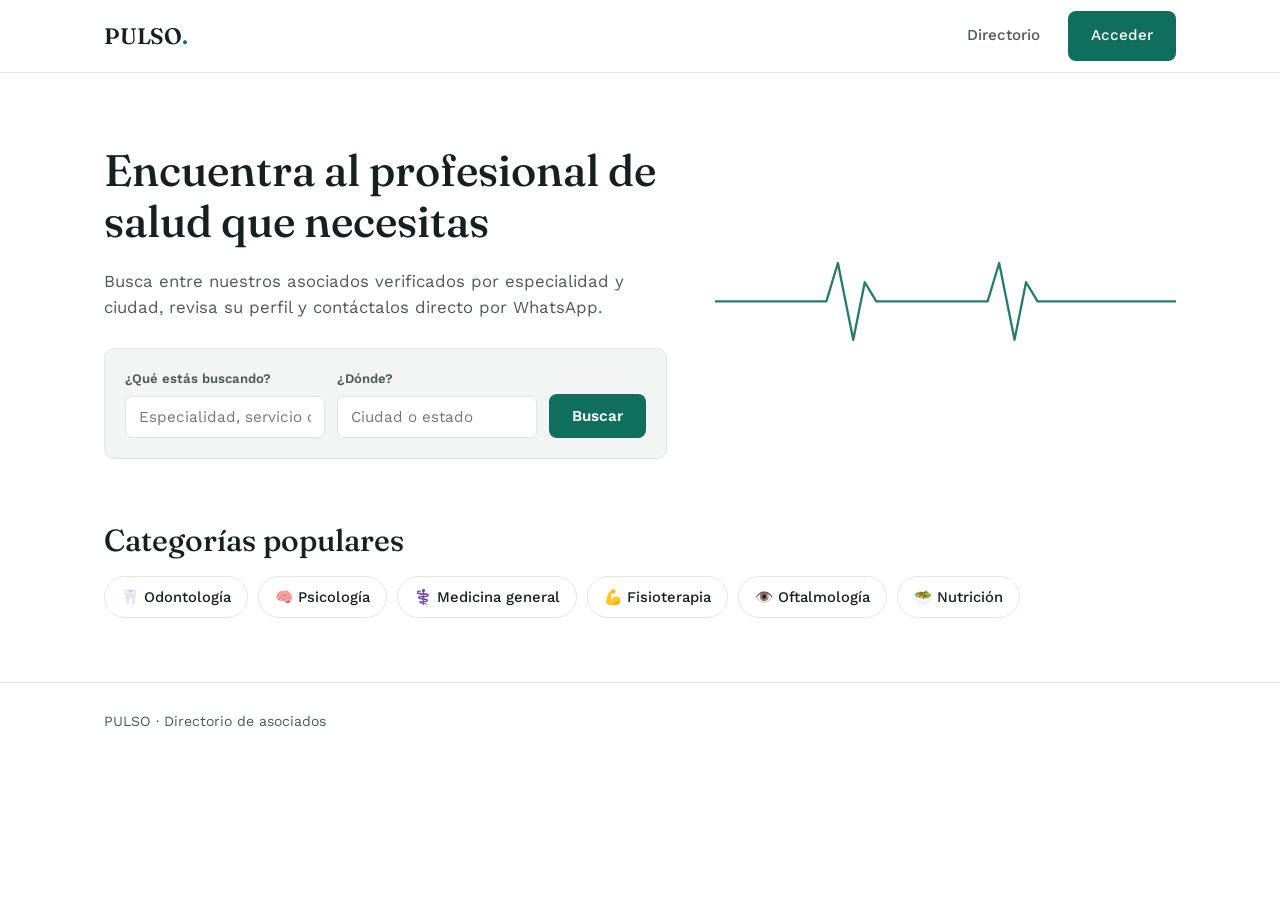
==== index.html @ cf34f296 "Add files via upload" ====
<!DOCTYPE html>
<html lang="es">
<head>
<meta charset="UTF-8">
<meta name="viewport" content="width=device-width, initial-scale=1">
<title>PULSO · Encuentra al profesional que necesitas</title>
<link rel="stylesheet" href="css/styles.css">
</head>
<body>

<header class="site-header">
  <div class="container">
    <a href="index.html" class="logo">PULSO<span>.</span></a>
    <nav class="site-nav">
      <a href="directorio.html">Directorio</a>
      <a href="login.html" class="btn btn-primary">Acceder</a>
    </nav>
  </div>
</header>

<section class="hero">
  <div class="container hero-grid">
    <div class="hero-copy">
      <h1>Encuentra al profesional de salud que necesitas</h1>
      <p>Busca entre nuestros asociados verificados por especialidad y ciudad, revisa su perfil y contáctalos directo por WhatsApp.</p>

      <form class="search-card" id="home-search" action="directorio.html" method="get">
        <div class="search-row">
          <div class="field">
            <label for="home-q">¿Qué estás buscando?</label>
            <input type="text" id="home-q" name="q" placeholder="Especialidad, servicio o profesional">
          </div>
          <div class="field">
            <label for="home-ciudad">¿Dónde?</label>
            <input type="text" id="home-ciudad" name="ciudad" placeholder="Ciudad o estado">
          </div>
          <div class="field" style="align-self:end;">
            <button type="submit" class="btn btn-primary">Buscar</button>
          </div>
        </div>
      </form>
    </div>

    <svg class="pulse-line" viewBox="0 0 600 160" fill="none" xmlns="http://www.w3.org/2000/svg" aria-hidden="true">
      <path d="M0 80 H120 L145 80 L160 30 L180 130 L195 55 L210 80 H330 L355 80 L370 30 L390 130 L405 55 L420 80 H600"
            stroke="currentColor" stroke-width="3" stroke-linecap="round" stroke-linejoin="round"/>
    </svg>
  </div>
</section>

<section class="categories">
  <div class="container">
    <h2>Categorías populares</h2>
    <div class="category-list" id="categorias-lista">
      <a class="category-chip" href="directorio.html?q=odontolog%C3%ADa">🦷 Odontología</a>
      <a class="category-chip" href="directorio.html?q=psicolog%C3%ADa">🧠 Psicología</a>
      <a class="category-chip" href="directorio.html?q=medicina">⚕️ Medicina general</a>
      <a class="category-chip" href="directorio.html?q=fisioterapia">💪 Fisioterapia</a>
      <a class="category-chip" href="directorio.html?q=oftalmolog%C3%ADa">👁️ Oftalmología</a>
      <a class="category-chip" href="directorio.html?q=nutrici%C3%B3n">🥗 Nutrición</a>
    </div>
  </div>
</section>

<footer class="site-footer">
  <div class="container">PULSO · Directorio de asociados</div>
</footer>

</body>
</html>
---- css/styles.css ----
/* =========================================================
   PULSO — sistema de diseño base
   ========================================================= */

@import url('https://fonts.googleapis.com/css2?family=Fraunces:opsz,wght@9..144,400;9..144,500;9..144,600&family=Work+Sans:wght@400;500;600;700&display=swap');

:root {
  /* Color */
  --bg:          #ffffff;
  --bg-soft:     #f3f5f4;
  --ink:         #16211f;
  --ink-soft:    #4b5b58;
  --primary:     #0f6e5c;
  --primary-dark:#0b5548;
  --accent:      #e8a33d;
  --border:      #e1e6e4;
  --danger:      #b24545;
  --info:        #5b7b8c;
  --white:       #ffffff;

  /* Tipografía */
  --font-display: 'Fraunces', Georgia, serif;
  --font-body: 'Work Sans', -apple-system, BlinkMacSystemFont, sans-serif;

  /* Layout */
  --container: 1120px;
  --radius: 10px;
}

* { box-sizing: border-box; }

html { scroll-behavior: smooth; }

body {
  margin: 0;
  background: var(--bg);
  color: var(--ink);
  font-family: var(--font-body);
  font-size: 16px;
  line-height: 1.55;
  -webkit-font-smoothing: antialiased;
}

h1, h2, h3 {
  font-family: var(--font-display);
  color: var(--ink);
  line-height: 1.15;
  margin: 0 0 0.5em;
  font-weight: 500;
}

h1 { font-size: clamp(2rem, 4vw, 2.75rem); }
h2 { font-size: clamp(1.4rem, 2.5vw, 1.9rem); }
h3 { font-size: 1.15rem; }

p { margin: 0 0 1em; color: var(--ink-soft); max-width: 62ch; }

a { color: var(--primary); }

.container {
  max-width: var(--container);
  margin: 0 auto;
  padding: 0 24px;
}

/* --- Encabezado del sitio público --- */
.site-header {
  border-bottom: 1px solid var(--border);
}

.site-header .container {
  display: flex;
  align-items: center;
  justify-content: space-between;
  height: 72px;
}

.logo {
  font-family: var(--font-display);
  font-size: 1.4rem;
  font-weight: 600;
  color: var(--ink);
  text-decoration: none;
  letter-spacing: -0.01em;
}

.logo span { color: var(--primary); }

.site-nav { display: flex; align-items: center; gap: 28px; }

.site-nav a {
  color: var(--ink-soft);
  text-decoration: none;
  font-weight: 500;
  font-size: 0.95rem;
}

.site-nav a:hover { color: var(--primary); }

.site-nav a.btn { color: var(--white); }

/* --- Botones --- */
.btn {
  display: inline-flex;
  align-items: center;
  justify-content: center;
  gap: 8px;
  padding: 12px 22px;
  border-radius: 8px;
  border: 1px solid transparent;
  font-family: var(--font-body);
  font-weight: 600;
  font-size: 0.95rem;
  text-decoration: none;
  cursor: pointer;
  transition: background-color 0.15s ease, border-color 0.15s ease, color 0.15s ease;
}

.btn-primary { background: var(--primary); color: var(--white); }
.btn-primary:hover { background: var(--primary-dark); }

.btn-outline { background: transparent; border-color: var(--border); color: var(--ink); }
.btn-outline:hover { border-color: var(--primary); color: var(--primary); }

.btn-block { width: 100%; }

.btn:focus-visible,
a:focus-visible,
input:focus-visible,
select:focus-visible,
button:focus-visible {
  outline: 2px solid var(--primary);
  outline-offset: 2px;
}

/* --- Hero / buscador --- */
.hero {
  position: relative;
  padding: 72px 0 56px;
  overflow: hidden;
}

.hero-grid {
  display: grid;
  grid-template-columns: 1.1fr 0.9fr;
  gap: 48px;
  align-items: center;
}

.hero-copy p { font-size: 1.05rem; }

.pulse-line {
  width: 100%;
  height: auto;
  color: var(--primary);
  opacity: 0.9;
}

.search-card {
  background: var(--bg-soft);
  border: 1px solid var(--border);
  border-radius: var(--radius);
  padding: 20px;
  margin-top: 28px;
}

.search-row {
  display: grid;
  grid-template-columns: 1fr 1fr auto;
  gap: 12px;
}

.field label {
  display: block;
  font-size: 0.82rem;
  font-weight: 600;
  color: var(--ink-soft);
  margin-bottom: 6px;
}

input[type="text"],
input[type="email"],
input[type="password"],
input[type="tel"],
input[type="url"],
input[type="number"],
select,
textarea {
  width: 100%;
  padding: 11px 13px;
  border: 1px solid var(--border);
  border-radius: 7px;
  font-family: var(--font-body);
  font-size: 0.95rem;
  color: var(--ink);
  background: var(--white);
}

textarea { resize: vertical; min-height: 90px; }

input:focus, select:focus, textarea:focus {
  outline: none;
  border-color: var(--primary);
}

/* --- Categorías --- */
.categories {
  padding: 8px 0 64px;
}

.categories h2 { margin-bottom: 18px; }

.category-list {
  display: flex;
  flex-wrap: wrap;
  gap: 10px;
}

.category-chip {
  display: inline-flex;
  align-items: center;
  gap: 8px;
  padding: 9px 16px;
  border: 1px solid var(--border);
  border-radius: 999px;
  text-decoration: none;
  color: var(--ink);
  font-size: 0.92rem;
  font-weight: 500;
  transition: border-color 0.15s ease, background-color 0.15s ease;
}

.category-chip:hover { border-color: var(--primary); background: var(--bg-soft); }

/* --- Directorio: filtros + resultados --- */
.directory-layout {
  display: grid;
  grid-template-columns: 260px 1fr;
  gap: 40px;
  padding: 40px 0 80px;
  align-items: start;
}

.filters {
  border: 1px solid var(--border);
  border-radius: var(--radius);
  padding: 20px;
  position: sticky;
  top: 24px;
}

.filters h3 { margin-bottom: 14px; }

.filter-group { margin-bottom: 20px; }

.filter-group:last-child { margin-bottom: 0; }

.filter-group .field { margin-bottom: 12px; }

.checkbox-row {
  display: flex;
  align-items: center;
  gap: 8px;
  margin-bottom: 8px;
  font-size: 0.92rem;
  color: var(--ink-soft);
}

.checkbox-row input { width: auto; }

.results-header {
  display: flex;
  justify-content: space-between;
  align-items: baseline;
  margin-bottom: 18px;
}

.results-count { color: var(--ink-soft); font-size: 0.92rem; }

.results-grid {
  display: grid;
  grid-template-columns: repeat(auto-fill, minmax(280px, 1fr));
  gap: 18px;
}

.associate-card {
  border: 1px solid var(--border);
  border-radius: var(--radius);
  padding: 20px;
  text-decoration: none;
  color: var(--ink);
  display: flex;
  flex-direction: column;
  gap: 10px;
  transition: border-color 0.15s ease;
}

.associate-card:hover { border-color: var(--primary); }

.associate-card .photo {
  width: 100%;
  aspect-ratio: 16 / 10;
  border-radius: 7px;
  background: var(--bg-soft) center/cover no-repeat;
  display: flex;
  align-items: center;
  justify-content: center;
  font-size: 2rem;
}

.associate-card h3 { display: flex; align-items: center; gap: 6px; margin: 0; }

.verified-mark { color: var(--primary); font-size: 0.85rem; font-weight: 600; }

.associate-card .category { color: var(--ink-soft); font-size: 0.9rem; }

.associate-card .location { color: var(--ink-soft); font-size: 0.88rem; }

.empty-state {
  border: 1px dashed var(--border);
  border-radius: var(--radius);
  padding: 48px 24px;
  text-align: center;
  color: var(--ink-soft);
}

/* --- Perfil del asociado --- */
.profile-header {
  padding: 40px 0 24px;
  border-bottom: 1px solid var(--border);
}

.back-link { color: var(--ink-soft); text-decoration: none; font-size: 0.9rem; }

.profile-top {
  display: grid;
  grid-template-columns: 160px 1fr;
  gap: 24px;
  margin-top: 20px;
  align-items: start;
}

.profile-photo {
  width: 160px;
  height: 160px;
  border-radius: var(--radius);
  background: var(--bg-soft) center/cover no-repeat;
  display: flex;
  align-items: center;
  justify-content: center;
  font-size: 2.5rem;
}

.profile-actions { display: flex; gap: 10px; margin-top: 16px; flex-wrap: wrap; }

.profile-section {
  padding: 32px 0;
  border-bottom: 1px solid var(--border);
}

.profile-section:last-child { border-bottom: none; }

.profile-section h2 { margin-bottom: 14px; }

.service-list, .schedule-list { list-style: none; padding: 0; margin: 0; }

.service-list li {
  padding: 10px 0;
  border-bottom: 1px solid var(--border);
  color: var(--ink-soft);
}

.service-list li:last-child { border-bottom: none; }

.schedule-list li {
  display: flex;
  justify-content: space-between;
  padding: 6px 0;
  color: var(--ink-soft);
  max-width: 320px;
}

.gallery-grid {
  display: grid;
  grid-template-columns: repeat(auto-fill, minmax(150px, 1fr));
  gap: 10px;
}

.gallery-grid img { width: 100%; aspect-ratio: 1; object-fit: cover; border-radius: 7px; }

/* --- Estados / badges --- */
.badge {
  display: inline-block;
  padding: 3px 10px;
  border-radius: 999px;
  font-size: 0.78rem;
  font-weight: 600;
}

.badge-pendiente  { background: #fbf0dc; color: #93690f; }
.badge-aprobado   { background: #e6edef; color: var(--info); }
.badge-publicado  { background: #e2f0ec; color: var(--primary-dark); }
.badge-suspendido,
.badge-rechazado  { background: #f6e3e1; color: var(--danger); }

/* --- Formularios de autenticación --- */
.auth-shell {
  min-height: calc(100vh - 72px);
  display: flex;
  align-items: center;
  justify-content: center;
  padding: 40px 20px;
}

.auth-card {
  width: 100%;
  max-width: 380px;
  border: 1px solid var(--border);
  border-radius: var(--radius);
  padding: 32px;
}

.auth-card h1 { text-align: center; font-size: 1.6rem; margin-bottom: 24px; }

.auth-card .field { margin-bottom: 16px; }

.auth-footnote {
  text-align: center;
  margin-top: 18px;
  font-size: 0.88rem;
  color: var(--ink-soft);
}

.form-message {
  font-size: 0.88rem;
  padding: 10px 12px;
  border-radius: 7px;
  margin-bottom: 16px;
}

.form-message.error { background: #f6e3e1; color: var(--danger); }
.form-message.success { background: #e2f0ec; color: var(--primary-dark); }

/* --- Pie de página --- */
.site-footer {
  border-top: 1px solid var(--border);
  padding: 28px 0;
  color: var(--ink-soft);
  font-size: 0.88rem;
}

/* --- Utilidades --- */
.hidden { display: none !important; }

/* --- Responsive --- */
@media (max-width: 860px) {
  .hero-grid { grid-template-columns: 1fr; }
  .search-row { grid-template-columns: 1fr; }
  .directory-layout { grid-template-columns: 1fr; }
  .filters { position: static; }
  .profile-top { grid-template-columns: 1fr; }
  .profile-photo { width: 120px; height: 120px; }
}

@media (prefers-reduced-motion: reduce) {
  * { scroll-behavior: auto !important; transition: none !important; }
}
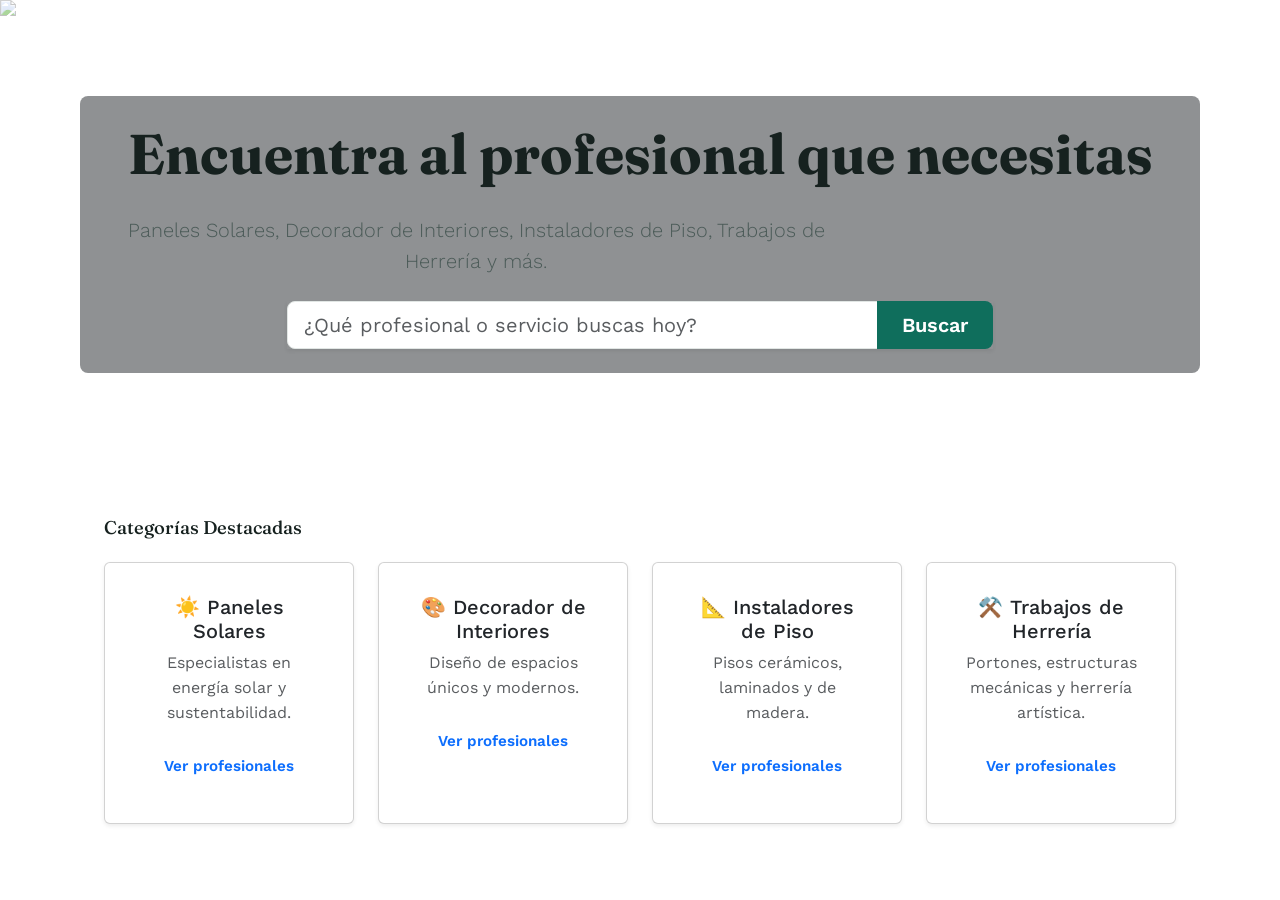
==== commit 2ae2256a: "Update index.html" ====
--- a/index.html
+++ b/index.html
@@ -1,70 +1,90 @@
 <!DOCTYPE html>
 <html lang="es">
 <head>
-<meta charset="UTF-8">
-<meta name="viewport" content="width=device-width, initial-scale=1">
-<title>PULSO · Encuentra al profesional que necesitas</title>
-<link rel="stylesheet" href="css/styles.css">
+  <meta charset="UTF-8">
+  <meta name="viewport" content="width=device-width, initial-scale=1.0">
+  <title>Directorio de Servicios y Profesionales</title>
+  <link href="https://cdn.jsdelivr.net/npm/bootstrap@5.3.0/dist/css/bootstrap.min.css" rel="stylesheet">
+  <link rel="stylesheet" href="css/styles.css">
 </head>
 <body>
 
-<header class="site-header">
-  <div class="container">
-    <a href="index.html" class="logo">PULSO<span>.</span></a>
-    <nav class="site-nav">
-      <a href="directorio.html">Directorio</a>
-      <a href="login.html" class="btn btn-primary">Acceder</a>
-    </nav>
-  </div>
-</header>
+  <!-- Hero Section con Carrusel de Fondo -->
+  <section class="hero-section text-center position-relative overflow-hidden py-5 text-white" style="min-height: 450px;">
+    <div id="heroBgCarousel" class="carousel slide carousel-fade position-absolute top-0 start-0 w-100 h-100 z-0" data-bs-ride="carousel" data-bs-interval="3500">
+      <div class="carousel-inner h-100">
+        <div class="carousel-item active h-100">
+          <img src="https://images.unsplash.com/photo-1509391365360-2e959784a276?auto=format&fit=crop&w=1200&q=80" class="d-block w-100 h-100 object-fit-cover opacity-50" alt="Paneles Solares">
+        </div>
+        <div class="carousel-item h-100">
+          <img src="https://images.unsplash.com/photo-1618221195710-dd6b41faaea6?auto=format&fit=crop&w=1200&q=80" class="d-block w-100 h-100 object-fit-cover opacity-50" alt="Decorador de Interiores">
+        </div>
+        <div class="carousel-item h-100">
+          <img src="https://images.unsplash.com/photo-1581858726788-75bc0f6a952d?auto=format&fit=crop&w=1200&q=80" class="d-block w-100 h-100 object-fit-cover opacity-50" alt="Instaladores de Piso">
+        </div>
+        <div class="carousel-item h-100">
+          <img src="https://images.unsplash.com/photo-1504307651254-35680f356dfd?auto=format&fit=crop&w=1200&q=80" class="d-block w-100 h-100 object-fit-cover opacity-50" alt="Trabajos de Herrería">
+        </div>
+      </div>
+    </div>
 
-<section class="hero">
-  <div class="container hero-grid">
-    <div class="hero-copy">
-      <h1>Encuentra al profesional de salud que necesitas</h1>
-      <p>Busca entre nuestros asociados verificados por especialidad y ciudad, revisa su perfil y contáctalos directo por WhatsApp.</p>
-
-      <form class="search-card" id="home-search" action="directorio.html" method="get">
-        <div class="search-row">
-          <div class="field">
-            <label for="home-q">¿Qué estás buscando?</label>
-            <input type="text" id="home-q" name="q" placeholder="Especialidad, servicio o profesional">
-          </div>
-          <div class="field">
-            <label for="home-ciudad">¿Dónde?</label>
-            <input type="text" id="home-ciudad" name="ciudad" placeholder="Ciudad o estado">
-          </div>
-          <div class="field" style="align-self:end;">
-            <button type="submit" class="btn btn-primary">Buscar</button>
+    <div class="container position-relative z-1 my-5 bg-dark bg-opacity-50 p-4 rounded-3">
+      <h1 class="fw-bold display-4">Encuentra al profesional que necesitas</h1>
+      <p class="lead mb-4">Paneles Solares, Decorador de Interiores, Instaladores de Piso, Trabajos de Herrería y más.</p>
+      
+      <div class="row justify-content-center">
+        <div class="col-md-8">
+          <div class="input-group input-group-lg shadow-sm">
+            <input type="text" id="searchInput" class="form-control" placeholder="¿Qué profesional o servicio buscas hoy?">
+            <button class="btn btn-primary px-4" type="button" id="btnBuscar">Buscar</button>
           </div>
         </div>
-      </form>
+      </div>
     </div>
+  </section>
 
-    <svg class="pulse-line" viewBox="0 0 600 160" fill="none" xmlns="http://www.w3.org/2000/svg" aria-hidden="true">
-      <path d="M0 80 H120 L145 80 L160 30 L180 130 L195 55 L210 80 H330 L355 80 L370 30 L390 130 L405 55 L420 80 H600"
-            stroke="currentColor" stroke-width="3" stroke-linecap="round" stroke-linejoin="round"/>
-    </svg>
-  </div>
-</section>
-
-<section class="categories">
-  <div class="container">
-    <h2>Categorías populares</h2>
-    <div class="category-list" id="categorias-lista">
-      <a class="category-chip" href="directorio.html?q=odontolog%C3%ADa">🦷 Odontología</a>
-      <a class="category-chip" href="directorio.html?q=psicolog%C3%ADa">🧠 Psicología</a>
-      <a class="category-chip" href="directorio.html?q=medicina">⚕️ Medicina general</a>
-      <a class="category-chip" href="directorio.html?q=fisioterapia">💪 Fisioterapia</a>
-      <a class="category-chip" href="directorio.html?q=oftalmolog%C3%ADa">👁️ Oftalmología</a>
-      <a class="category-chip" href="directorio.html?q=nutrici%C3%B3n">🥗 Nutrición</a>
+  <div class="container my-5">
+    <h3 class="mb-4">Categorías Destacadas</h3>
+    <div class="row g-4" id="categoriasGrid">
+      <div class="col-md-3">
+        <div class="card h-100 text-center p-3 shadow-sm">
+          <div class="card-body">
+            <h5>☀️ Paneles Solares</h5>
+            <p class="text-muted">Especialistas en energía solar y sustentabilidad.</p>
+            <a href="directorio.html?cat=paneles-solares" class="btn btn-outline-primary btn-sm">Ver profesionales</a>
+          </div>
+        </div>
+      </div>
+      <div class="col-md-3">
+        <div class="card h-100 text-center p-3 shadow-sm">
+          <div class="card-body">
+            <h5>🎨 Decorador de Interiores</h5>
+            <p class="text-muted">Diseño de espacios únicos y modernos.</p>
+            <a href="directorio.html?cat=decorador-interiores" class="btn btn-outline-primary btn-sm">Ver profesionales</a>
+          </div>
+        </div>
+      </div>
+      <div class="col-md-3">
+        <div class="card h-100 text-center p-3 shadow-sm">
+          <div class="card-body">
+            <h5>📐 Instaladores de Piso</h5>
+            <p class="text-muted">Pisos cerámicos, laminados y de madera.</p>
+            <a href="directorio.html?cat=instaladores-piso" class="btn btn-outline-primary btn-sm">Ver profesionales</a>
+          </div>
+        </div>
+      </div>
+      <div class="col-md-3">
+        <div class="card h-100 text-center p-3 shadow-sm">
+          <div class="card-body">
+            <h5>⚒️ Trabajos de Herrería</h5>
+            <p class="text-muted">Portones, estructuras mecánicas y herrería artística.</p>
+            <a href="directorio.html?cat=herreria" class="btn btn-outline-primary btn-sm">Ver profesionales</a>
+          </div>
+        </div>
+      </div>
     </div>
   </div>
-</section>
 
-<footer class="site-footer">
-  <div class="container">PULSO · Directorio de asociados</div>
-</footer>
-
+  <script src="https://cdn.jsdelivr.net/npm/bootstrap@5.3.0/dist/js/bootstrap.bundle.min.js"></script>
 </body>
 </html>
